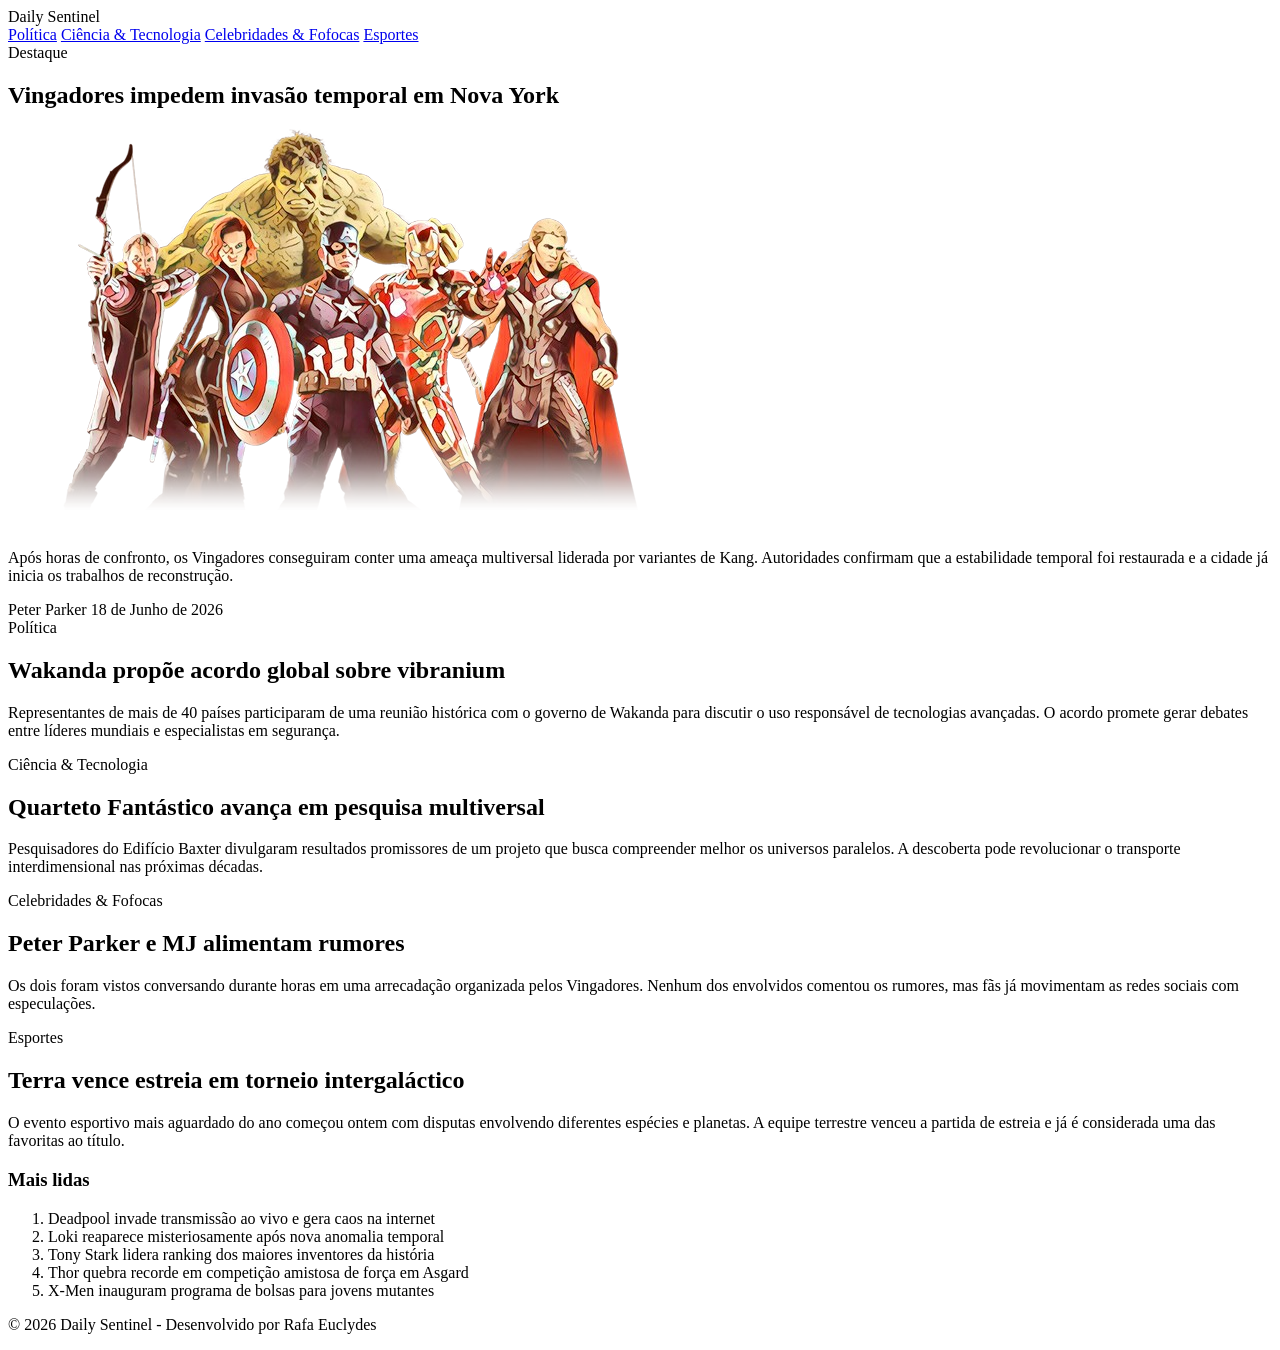
==== index.html @ 64c1b410 "Feat: create Marvel-themed news landing page" ====
<!doctype html>
<html lang="en">
  <head>
    <meta charset="UTF-8" />
    <meta name="viewport" content="width=device-width, initial-scale=1.0" />
    <link rel="stylesheet" href="style.css" />
    <title>Daily Sentinel</title>
  </head>
  <body>
    <header class="cabecalho">
      <div class="logo">Daily Sentinel</div>
      <nav class="menu">
        <a href="#">Política</a>
        <a href="#">Ciência & Tecnologia</a>
        <a href="#">Celebridades & Fofocas</a>
        <a href="#">Esportes</a>
      </nav>
    </header>

    <main class="principal">
      <article class="destaque">
        <span class="categoria">Destaque</span>
        <h1>Vingadores impedem invasão temporal em Nova York</h1>
        <img src="./assets/avengers.png" alt="" />
        <p>
          Após horas de confronto, os Vingadores conseguiram conter uma ameaça
          multiversal liderada por variantes de Kang. Autoridades confirmam que
          a estabilidade temporal foi restaurada e a cidade já inicia os
          trabalhos de reconstrução.
        </p>
        <div class="meta">
          <span>Peter Parker</span>
          <span>18 de Junho de 2026</span>
        </div>

        <section class="noticias">
          <article class="card">
            <span class="categoria">Política</span>
            <h2>Wakanda propõe acordo global sobre vibranium</h2>
            <p>
              Representantes de mais de 40 países participaram de uma reunião
              histórica com o governo de Wakanda para discutir o uso responsável
              de tecnologias avançadas. O acordo promete gerar debates entre
              líderes mundiais e especialistas em segurança.
            </p>
          </article>
          <article class="card">
            <span class="categoria">Ciência & Tecnologia</span>
            <h2>Quarteto Fantástico avança em pesquisa multiversal</h2>
            <p>
              Pesquisadores do Edifício Baxter divulgaram resultados promissores
              de um projeto que busca compreender melhor os universos paralelos.
              A descoberta pode revolucionar o transporte interdimensional nas
              próximas décadas.
            </p>
          </article>
          <article class="card">
            <span class="categoria">Celebridades & Fofocas</span>
            <h2>Peter Parker e MJ alimentam rumores</h2>
            <p>
              Os dois foram vistos conversando durante horas em uma arrecadação
              organizada pelos Vingadores. Nenhum dos envolvidos comentou os
              rumores, mas fãs já movimentam as redes sociais com especulações.
            </p>
          </article>
          <article class="card">
            <span class="categoria">Esportes</span>
            <h2>Terra vence estreia em torneio intergaláctico</h2>
            <p>
              O evento esportivo mais aguardado do ano começou ontem com
              disputas envolvendo diferentes espécies e planetas. A equipe
              terrestre venceu a partida de estreia e já é considerada uma das
              favoritas ao título.
            </p>
          </article>
        </section>
      </article>
    </main>

    <aside class="lateral">
      <h3>Mais lidas</h3>
      <ol class="mais-lidas">
        <li>Deadpool invade transmissão ao vivo e gera caos na internet</li>
        <li>Loki reaparece misteriosamente após nova anomalia temporal</li>
        <li>Tony Stark lidera ranking dos maiores inventores da história</li>
        <li>Thor quebra recorde em competição amistosa de força em Asgard</li>
        <li>X-Men inauguram programa de bolsas para jovens mutantes</li>
      </ol>
    </aside>

    <footer>
      <p>&copy; 2026 Daily Sentinel - Desenvolvido por Rafa Euclydes</p>
    </footer>
  </body>
</html>
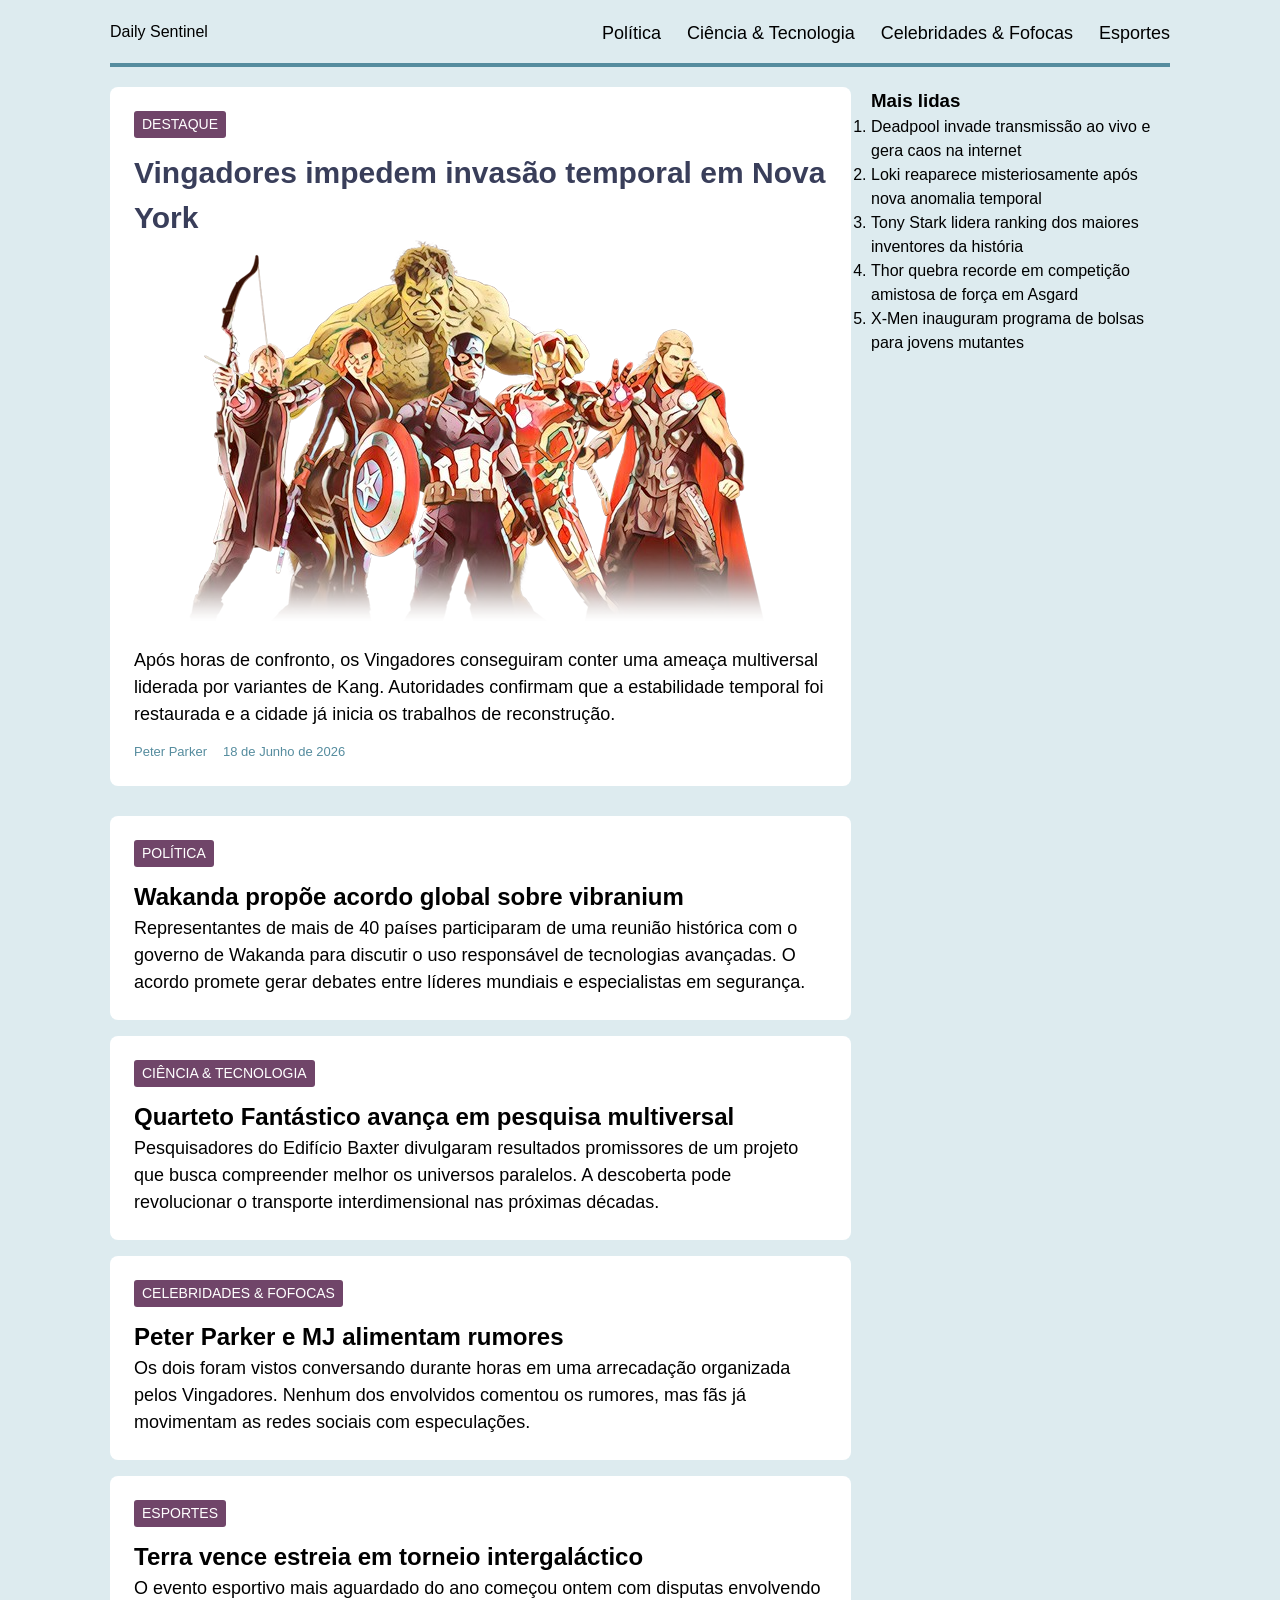
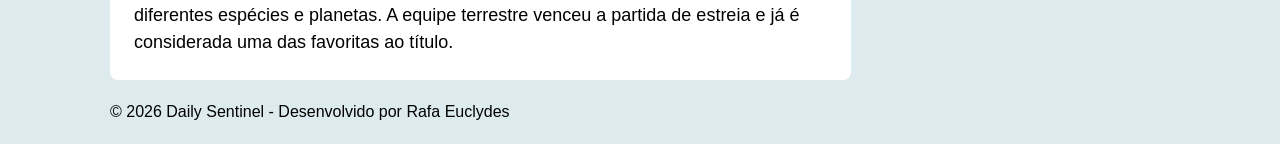
==== commit c620695b: "feat(style): add styles" ====
--- a/index.html
+++ b/index.html
@@ -22,7 +22,7 @@
         <span class="categoria">Destaque</span>
         <h1>Vingadores impedem invasão temporal em Nova York</h1>
         <img src="./assets/avengers.png" alt="" />
-        <p>
+        <p class="resumo">
           Após horas de confronto, os Vingadores conseguiram conter uma ameaça
           multiversal liderada por variantes de Kang. Autoridades confirmam que
           a estabilidade temporal foi restaurada e a cidade já inicia os
@@ -32,49 +32,48 @@
           <span>Peter Parker</span>
           <span>18 de Junho de 2026</span>
         </div>
+      </article>
 
-        <section class="noticias">
-          <article class="card">
-            <span class="categoria">Política</span>
-            <h2>Wakanda propõe acordo global sobre vibranium</h2>
-            <p>
-              Representantes de mais de 40 países participaram de uma reunião
-              histórica com o governo de Wakanda para discutir o uso responsável
-              de tecnologias avançadas. O acordo promete gerar debates entre
-              líderes mundiais e especialistas em segurança.
-            </p>
-          </article>
-          <article class="card">
-            <span class="categoria">Ciência & Tecnologia</span>
-            <h2>Quarteto Fantástico avança em pesquisa multiversal</h2>
-            <p>
-              Pesquisadores do Edifício Baxter divulgaram resultados promissores
-              de um projeto que busca compreender melhor os universos paralelos.
-              A descoberta pode revolucionar o transporte interdimensional nas
-              próximas décadas.
-            </p>
-          </article>
-          <article class="card">
-            <span class="categoria">Celebridades & Fofocas</span>
-            <h2>Peter Parker e MJ alimentam rumores</h2>
-            <p>
-              Os dois foram vistos conversando durante horas em uma arrecadação
-              organizada pelos Vingadores. Nenhum dos envolvidos comentou os
-              rumores, mas fãs já movimentam as redes sociais com especulações.
-            </p>
-          </article>
-          <article class="card">
-            <span class="categoria">Esportes</span>
-            <h2>Terra vence estreia em torneio intergaláctico</h2>
-            <p>
-              O evento esportivo mais aguardado do ano começou ontem com
-              disputas envolvendo diferentes espécies e planetas. A equipe
-              terrestre venceu a partida de estreia e já é considerada uma das
-              favoritas ao título.
-            </p>
-          </article>
-        </section>
-      </article>
+      <section class="noticias">
+        <article class="card">
+          <span class="categoria">Política</span>
+          <h2>Wakanda propõe acordo global sobre vibranium</h2>
+          <p class="resumo">
+            Representantes de mais de 40 países participaram de uma reunião
+            histórica com o governo de Wakanda para discutir o uso responsável
+            de tecnologias avançadas. O acordo promete gerar debates entre
+            líderes mundiais e especialistas em segurança.
+          </p>
+        </article>
+        <article class="card">
+          <span class="categoria">Ciência & Tecnologia</span>
+          <h2>Quarteto Fantástico avança em pesquisa multiversal</h2>
+          <p class="resumo">
+            Pesquisadores do Edifício Baxter divulgaram resultados promissores
+            de um projeto que busca compreender melhor os universos paralelos. A
+            descoberta pode revolucionar o transporte interdimensional nas
+            próximas décadas.
+          </p>
+        </article>
+        <article class="card">
+          <span class="categoria">Celebridades & Fofocas</span>
+          <h2>Peter Parker e MJ alimentam rumores</h2>
+          <p class="resumo">
+            Os dois foram vistos conversando durante horas em uma arrecadação
+            organizada pelos Vingadores. Nenhum dos envolvidos comentou os
+            rumores, mas fãs já movimentam as redes sociais com especulações.
+          </p>
+        </article>
+        <article class="card">
+          <span class="categoria">Esportes</span>
+          <h2>Terra vence estreia em torneio intergaláctico</h2>
+          <p class="resumo">
+            O evento esportivo mais aguardado do ano começou ontem com disputas
+            envolvendo diferentes espécies e planetas. A equipe terrestre venceu
+            a partida de estreia e já é considerada uma das favoritas ao título.
+          </p>
+        </article>
+      </section>
     </main>
 
     <aside class="lateral">
@@ -88,7 +87,7 @@
       </ol>
     </aside>
 
-    <footer>
+    <footer class="rodape">
       <p>&copy; 2026 Daily Sentinel - Desenvolvido por Rafa Euclydes</p>
     </footer>
   </body>
--- a/style.css
+++ b/style.css
@@ -0,0 +1,121 @@
+* {
+  margin: 0;
+  padding: 0;
+  box-sizing: border-box;
+}
+
+body {
+  font-family: Arial, Helvetica, sans-serif;
+  display: grid;
+  grid-template-columns: 2fr 1fr;
+  grid-template-areas: "cabecalho cabecalho" "principal lateral" "rodape rodape";
+  gap: 20px;
+  max-width: 1100px;
+  margin: 0 auto;
+  padding: 20px;
+  background-color: #ddebef;
+  line-height: 1.5;
+}
+
+.cabecalho {
+  grid-area: cabecalho;
+}
+
+.principal {
+  grid-area: principal;
+}
+
+.lateral {
+  grid-area: lateral;
+}
+
+.rodape {
+  grid-area: rodape;
+}
+
+.cabecalho {
+  display: flex;
+  justify-content: space-between;
+  border-bottom: solid 4px #558c9e;
+  padding-bottom: 16px;
+}
+
+.menu {
+  display: flex;
+  gap: 26px;
+}
+
+.menu a {
+  text-decoration: none;
+  color: #000;
+  font-size: 18px;
+}
+
+.menu a:hover {
+  transform: scale(1.2);
+  color: #704569;
+}
+
+.destaque {
+  background-color: #fff;
+  padding: 24px;
+  border-radius: 8px;
+}
+
+.destaque h1 {
+  font-size: 30px;
+  color: #393e5a;
+}
+
+.resumo {
+  font-size: 18px;
+}
+
+.categoria {
+  display: inline-block;
+  background-color: #704569;
+  color: #fff;
+  font-size: 14px;
+  text-transform: uppercase;
+  border-radius: 3px;
+  padding: 3px 8px;
+  margin-bottom: 12px;
+}
+
+.meta {
+  display: flex;
+  gap: 16px;
+  margin-top: 14px;
+  font-size: 13px;
+  color: #558c9e;
+}
+
+.noticias {
+  display: grid;
+  grid-template-columns: repeat(autofix, minmax(220px, 1fr));
+  gap: 16px;
+  margin-top: 30px;
+}
+
+.card {
+  background-color: #fff;
+  border-radius: 8px;
+  padding: 24px;
+}
+
+/* 
+.color1 {
+  color: #393e5a;
+}
+.color2 {
+  color: #704569;
+}
+.color3 {
+  color: #558c9e;
+}
+.color4 {
+  color: #ddebef;
+}
+.color5 {
+  color: #f9f9f9;
+} */
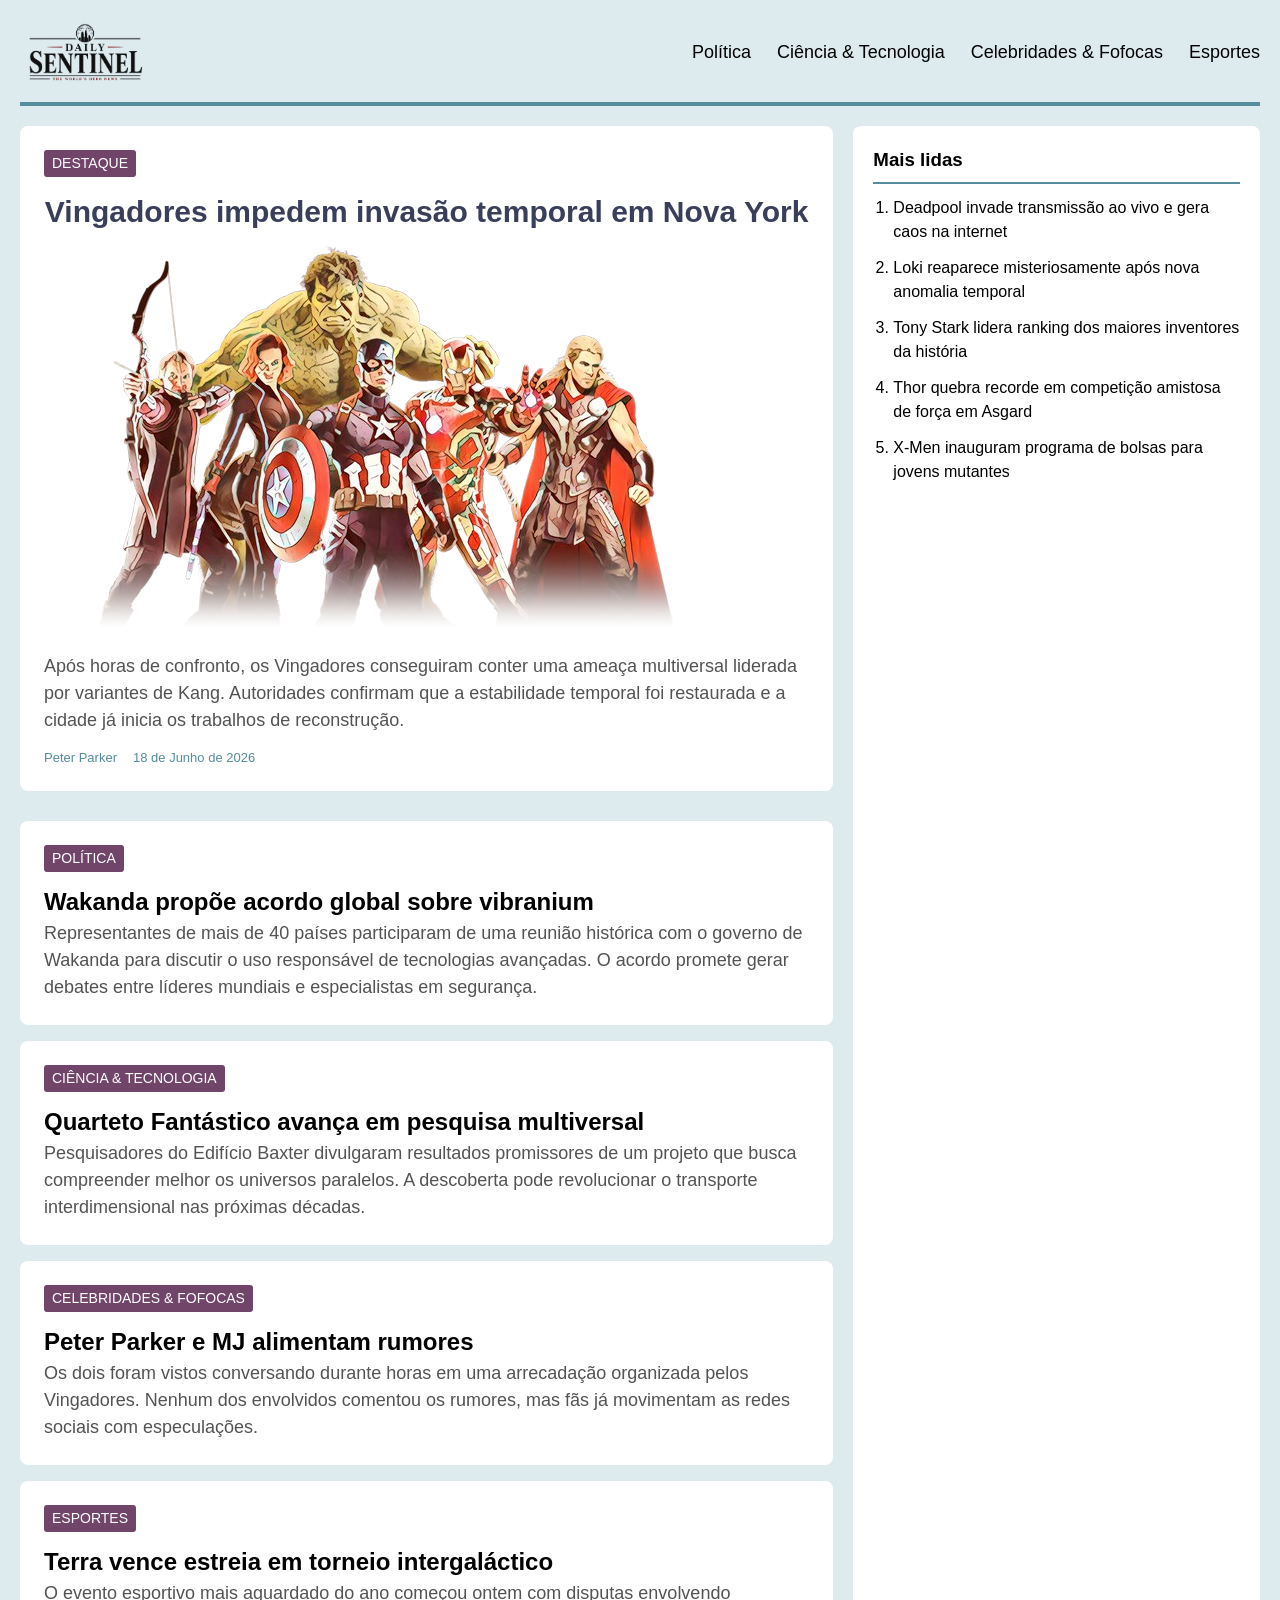
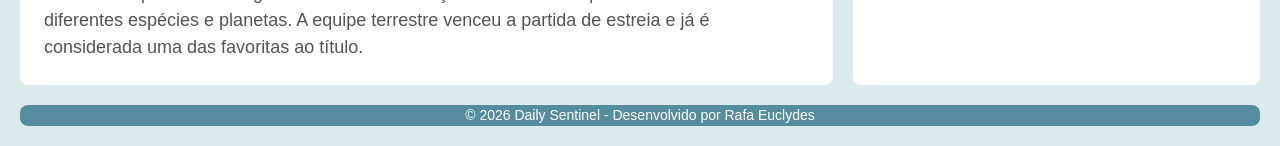
==== commit 061d22c5: "feat(style): finalize project" ====
--- a/index.html
+++ b/index.html
@@ -4,11 +4,13 @@
     <meta charset="UTF-8" />
     <meta name="viewport" content="width=device-width, initial-scale=1.0" />
     <link rel="stylesheet" href="style.css" />
+    <link rel="shortcut icon" href="./assets/logo2.png" type="image/x-icon" />
     <title>Daily Sentinel</title>
   </head>
   <body>
     <header class="cabecalho">
-      <div class="logo">Daily Sentinel</div>
+      <img class="logo" src="./assets/logo.png" alt="" />
+
       <nav class="menu">
         <a href="#">Política</a>
         <a href="#">Ciência & Tecnologia</a>
--- a/style.css
+++ b/style.css
@@ -10,7 +10,7 @@
   grid-template-columns: 2fr 1fr;
   grid-template-areas: "cabecalho cabecalho" "principal lateral" "rodape rodape";
   gap: 20px;
-  max-width: 1100px;
+  max-width: 1400px;
   margin: 0 auto;
   padding: 20px;
   background-color: #ddebef;
@@ -38,6 +38,12 @@
   justify-content: space-between;
   border-bottom: solid 4px #558c9e;
   padding-bottom: 16px;
+  align-items: center;
+}
+
+.logo {
+  display: flex;
+  width: 130px;
 }
 
 .menu {
@@ -65,10 +71,13 @@
 .destaque h1 {
   font-size: 30px;
   color: #393e5a;
+  text-align: center;
+  margin-bottom: 12px;
 }
 
 .resumo {
   font-size: 18px;
+  color: #535353;
 }
 
 .categoria {
@@ -103,19 +112,31 @@
   padding: 24px;
 }
 
-/* 
-.color1 {
-  color: #393e5a;
+.lateral {
+  background-color: #fff;
+  padding: 20px;
+  border-radius: 8px;
 }
-.color2 {
-  color: #704569;
+
+.lateral h3 {
+  border-bottom: solid 2px #558c9e;
+  margin-bottom: 12px;
+  padding-bottom: 8px;
 }
-.color3 {
-  color: #558c9e;
+
+.lateral ol {
+  padding-left: 20px;
 }
-.color4 {
-  color: #ddebef;
+
+.lateral li {
+  margin-bottom: 12px;
+  font-size: 16px;
 }
-.color5 {
-  color: #f9f9f9;
-} */
+
+.rodape {
+  background-color: #558c9e;
+  color: #fff;
+  text-align: center;
+  border-radius: 8px;
+  font-size: 14px;
+}
